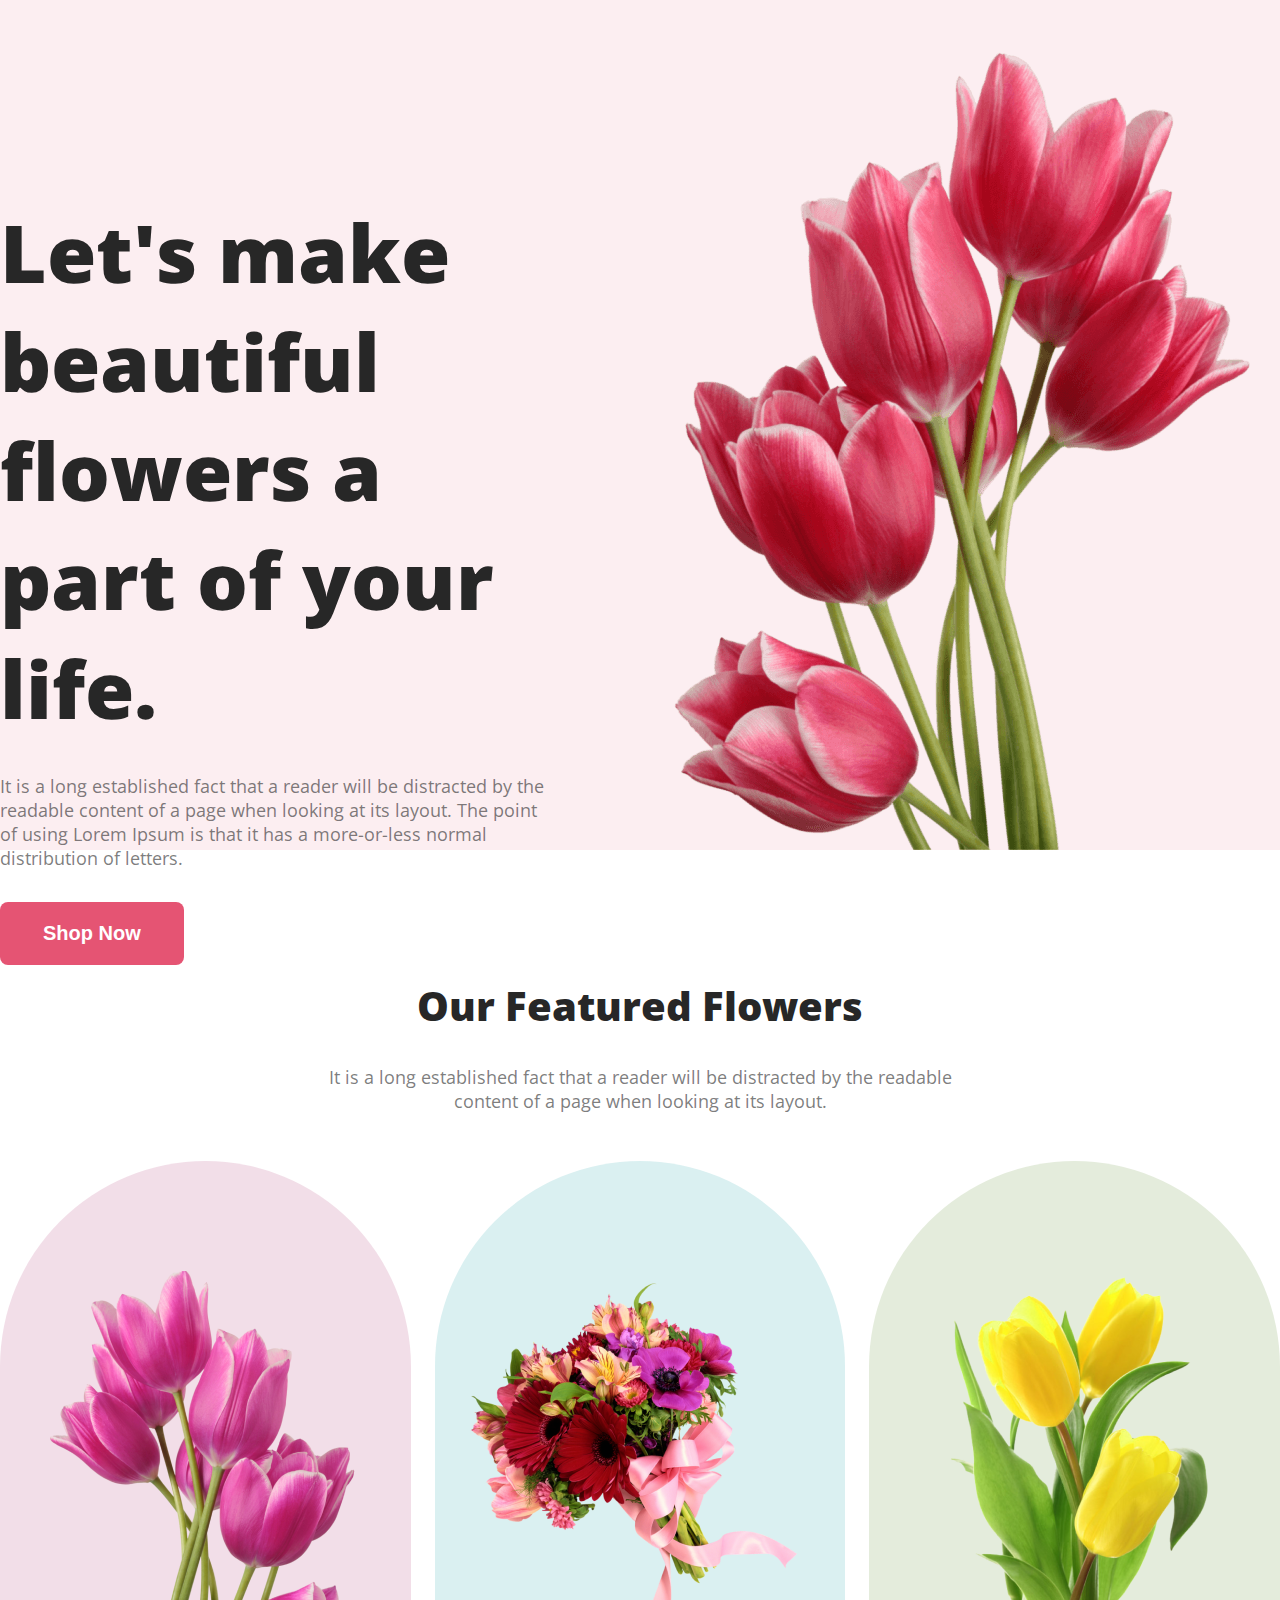
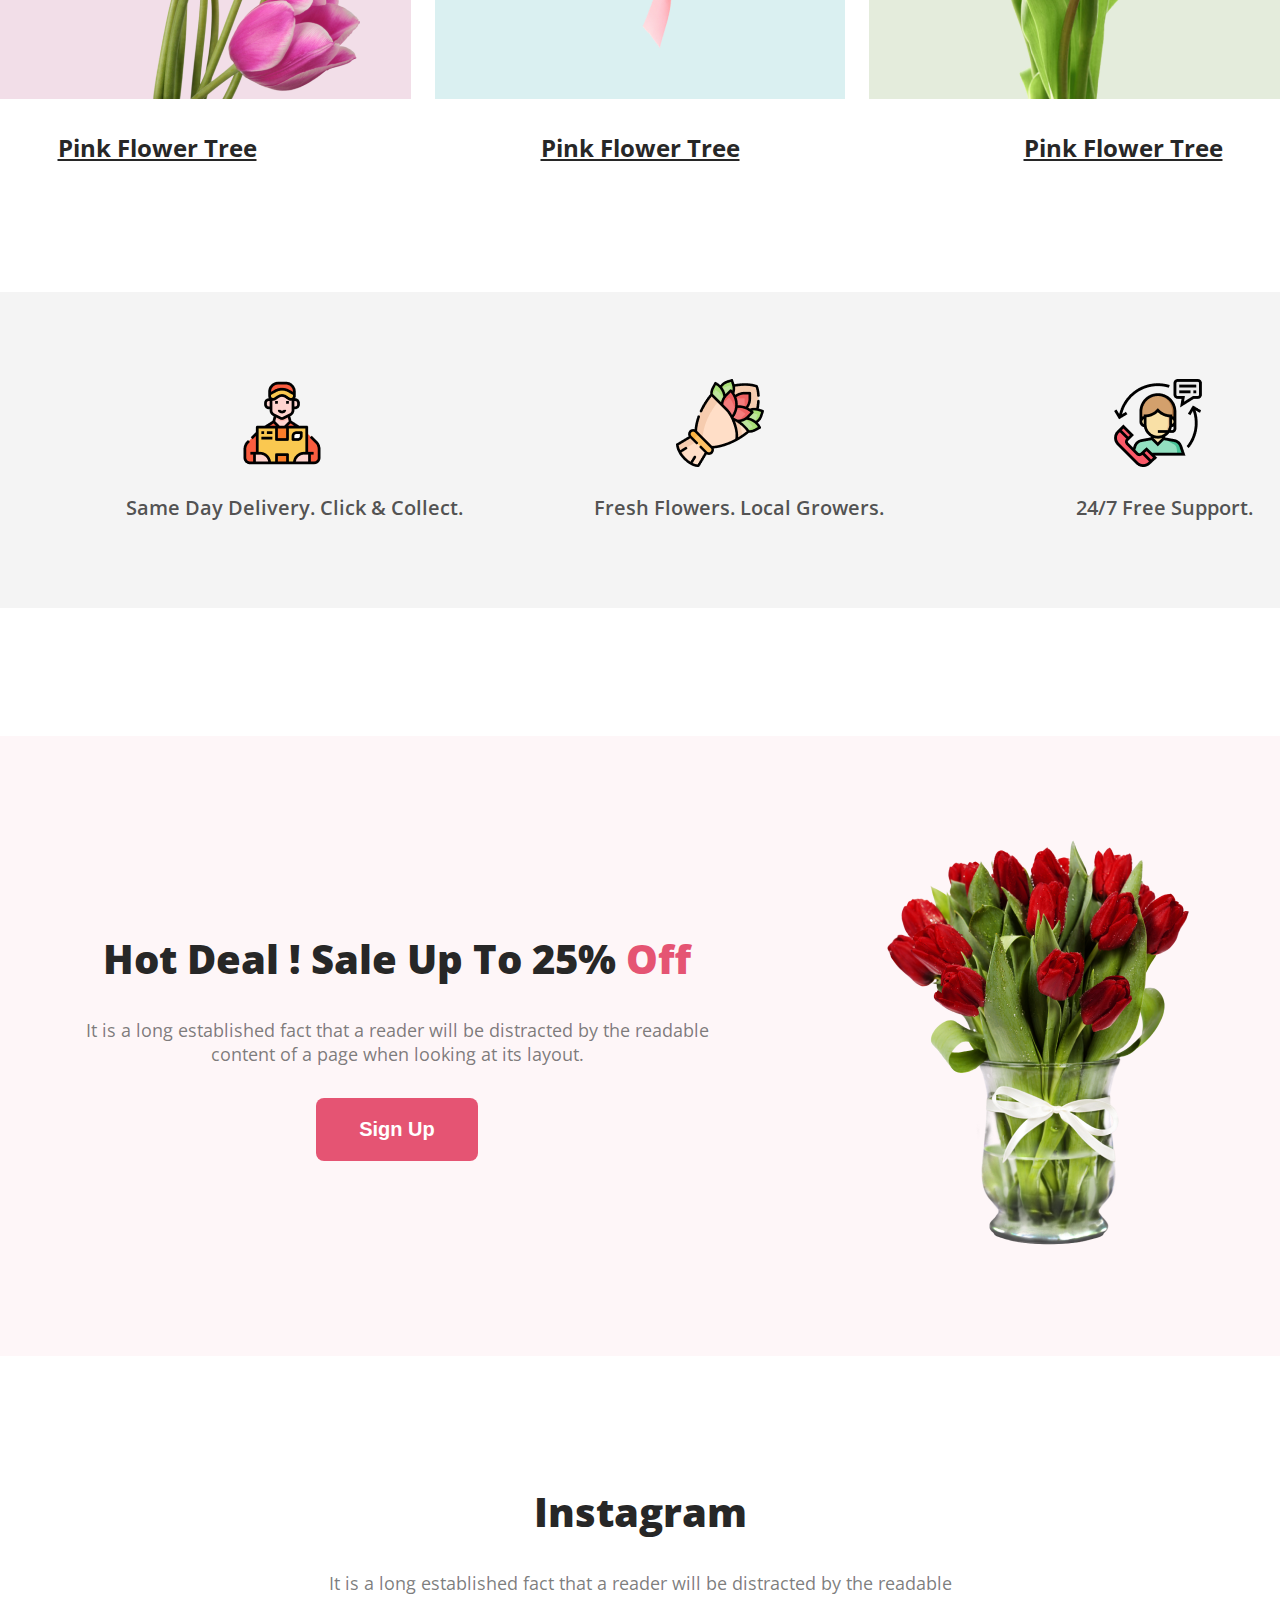
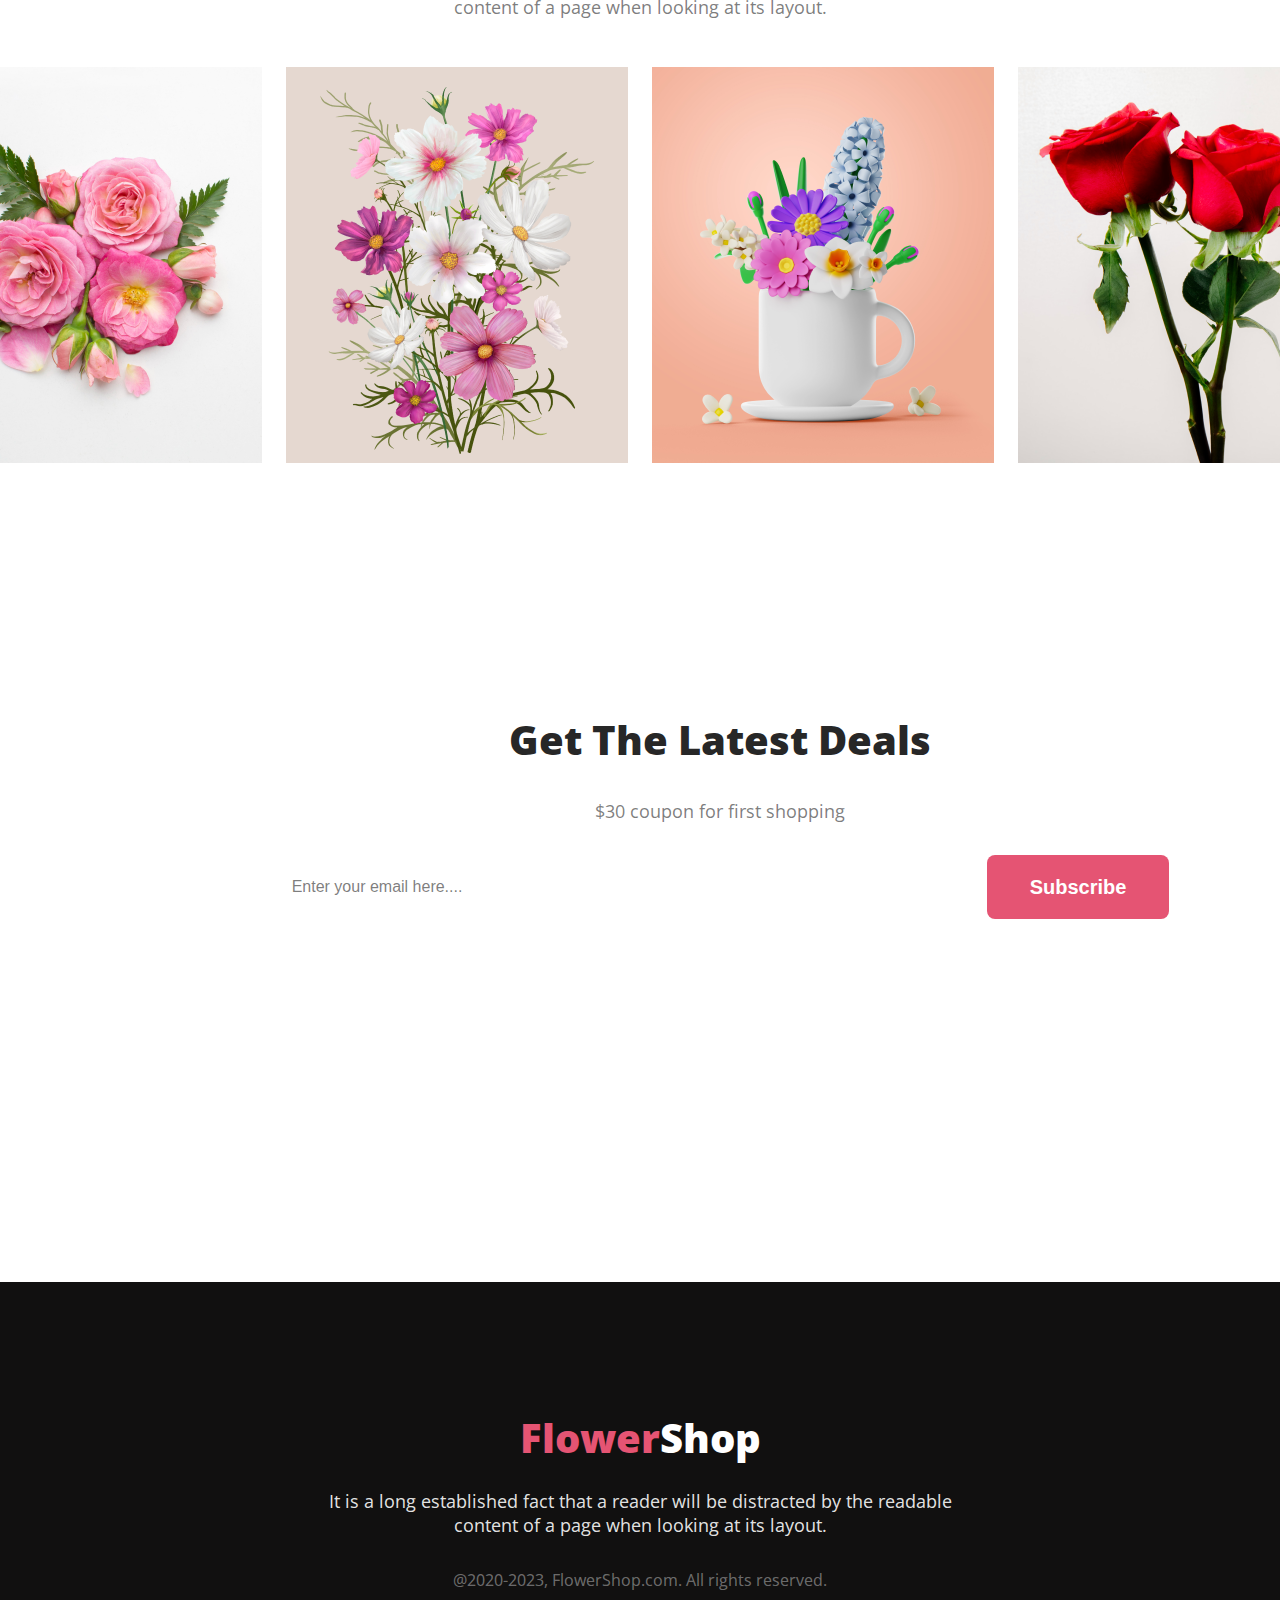
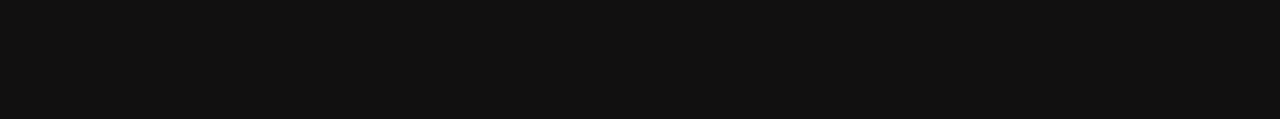
==== index.html @ fc279d83 "error fix 2" ====
<!DOCTYPE html>
<html lang="en">

<head>
    <meta charset="UTF-8">
    <meta name="viewport" content="width=device-width, initial-scale=1.0">
    <title>Flower Shop</title>
    <link rel="preconnect" href="https://fonts.googleapis.com">
    <link rel="preconnect" href="https://fonts.gstatic.com" crossorigin>
    <link
        href="https://fonts.googleapis.com/css2?family=Open+Sans:ital,wght@0,300;0,400;0,500;0,600;0,700;0,800;1,300;1,400;1,500;1,600;1,700;1,800&display=swap"
        rel="stylesheet">
    <link rel="stylesheet" href="styles/flowershop.css">
</head>

<body>
    <header>
        <div class="banner">
            <div class="banner-info">
                <h1 class="banner-title">Let's make<br> beautiful flowers a<br> part of your life.</h1>
                <p class="banner-text dark-text">It is a long established fact that a reader will be distracted by the
                    readable content of a page when looking at its layout. The point of using Lorem Ipsum is that it has
                    a more-or-less normal distribution of letters.</p>
                <button class="btn">Shop Now</button>
            </div>
            <div class="banner-img">
                <img src="images/pngwing 10.png" alt="">
            </div>
        </div>
    </header>
    <main>
        <section class="featured">
            <h5>Our Featured Flowers</h5>
            <p class="dark-text">It is a long established fact that a reader will be distracted by the readable content
                of a page when looking at its layout.</p>
            <div class="featured-images">
                <div class="flower-section1">
                    <img id="flower1" src="images/pngwing 6.png" alt="pink flower image">
                </div>
                <div class="flower-section2">
                    <img id="flower2" src="images/pngwing 5.png" alt="flower bouquet image">
                </div>
                <div class="flower-section3">
                    <img id="flower3" src="images/pngwing 7.png" alt="yellow flower image">
                </div>
            </div>
            <div class="featured-img-txt">
                <p>Pink Flower Tree</p>
                <p>Pink Flower Tree</p>
                <p>Pink Flower Tree</p>
            </div>
        </section>
        <section class="services">
            <div class="icons">
                <img src="images/Group 57.png" alt="">
                <img src="images/Group 58.png" alt="">
                <img src="images/Group 59.png" alt="">
            </div>
            <div class="services-txt">
                <p>Same Day Delivery. Click & Collect.</p>
                <p>Fresh Flowers. Local Growers.</p>
                <p>24/7 Free Support.</p>
            </div>
        </section>
        <section class="deal">
            <div class="deal-info">
                <h5>Hot Deal ! Sale Up To 25% <span class="off">Off</span></h5>
                <p class="dark-text">It is a long established fact that a reader will be distracted by the readable content of a page when looking at its layout.</p>
                <button class="btn">Sign Up</button>
            </div>
            <div class="deal-img">
                <img src="images/pngwing 8.png" alt="">
            </div>
        </section>
        <section class="instagram">
            <h5>Instagram</h5>
            <p class="dark-text">It is a long established fact that a reader will be distracted by the readable content of a page when looking at its layout.</p>
            <div class="instagram-images">
                <img src="images/Flower 01.png" alt="">
                <img src="images/Rectangle 4.png" alt="">
                <img src="images/Rectangle 5.png" alt="">
                <img src="images/Rectangle 6.png" alt="">
            </div>
        </section>
        <section class="subscribe">
            <h5>Get The Latest Deals</h5>
            <p class="dark-text">$30 coupon for first shopping</p>
            <div class="subscribe-email">
                <input placeholder="Enter your email here...." type="email">
                <button class="btn" type="submit">Subscribe</button>
            </div>
        </section>
        <footer>
            <h5><span class="footer-title">Flower</span>Shop</h5>
            <p class="footer-text">It is a long established fact that a reader will be distracted by the readable content of a page when looking at its layout.</p>
            <p class="copyright">@2020-2023, FlowerShop.com. All rights reserved.</p>
        </footer>
    </main>
</body>

</html>
---- styles/flowershop.css ----
* {
    margin: 0%;
    border: 0%;
    padding: 0%;
}

body {
    font-family: 'Open Sans', sans-serif;
}

.dark-text {
    margin-top: 32px;
    color: rgba(39, 39, 39, 0.60);
    font-size: 18px;
    font-weight: 400;
    max-width: 634px;
    text-align: center;
    margin: 32px auto 0px auto;
}

/* banner styles */

.banner {
    background: rgba(229, 84, 115, 0.10);
    height: 850px;
    display: flex;
    justify-content: center;
    gap: 97px;
}

.banner-title {
    color: #272727;
    font-size: 80px;
    font-weight: 800;
    max-width: 790px;
    margin-top: 197px;
}

.banner-text {
    text-align: left;
    margin: 32px 0px 0px 0px;
}

.btn {
    margin-top: 32px;
    border-radius: 8px;
    background: #E55473;
    padding: 20px 43px;
    color: #FFF;
    font-size: 20px;
    font-weight: 700;
    border: 0px;
}

.banner-img {
    margin-top: 50px;
}

section {
    margin-top: 128px;
}

body h5 {
    color: #272727;
    text-align: center;
    font-size: 40px;
    font-weight: 800;
}


/* section styles */

/* featured styles*/

.featured-images {
    display: flex;
    gap: 24px;
    justify-content: center;
    margin-top: 48px;
}

.flower-section1 {
    background-color: #A7216226;
    border-radius: 300px 300px 0px 0px;
    height: 538px;
    width: 464px;
    display: flex;
    align-items: end;
    justify-content: center;
}

.flower-section2 {
    background-color: #0597A026;
    border-radius: 300px 300px 0px 0px;
    height: 538px;
    width: 464px;
    display: flex;
    align-items: end;
    justify-content: center;
}

#flower2 {
    margin-bottom: 51px;
}

.flower-section3 {
    background-color: #477D1126;
    border-radius: 300px 300px 0px 0px;
    height: 538px;
    width: 464px;
    display: flex;
    align-items: end;
    justify-content: center;
}

.featured-img-txt {
    display: flex;
    justify-content: center;
    margin: 32px 400px 0px 400px;
    color: #272727;
    font-size: 24px;
    font-weight: 700;
    text-decoration-line: underline;
}

.featured-img-txt>p {
    padding: 0px 142px;
    flex: none;
}

/* services styles */

.services {
    margin: 0px auto;
    background-color: #2727270D;
    padding: 87px 0px;
    width: 1440px;
    margin-top: 128px;
}

.icons {
    display: flex;
    justify-content: center;
}

.icons>img {
    margin: 0px 175px;
}

.services-txt {
    margin-top: 27px;
    display: flex;
    justify-content: space-evenly;
    color: rgba(39, 39, 39, 0.80);
    font-size: 20px;
    font-weight: 600;
}

.services-txt>p {
    min-width: 300px;
    text-align: center;
}

/* deal styles */

.deal {
    background-color: #E554730D;
    height: 620px;
    display: flex;
    justify-content: center;
    align-items: center;
    gap: 168px;
}

.deal-info {
    text-align: center;

}

.off {
    color: #E55473;
}

/* instagram styles */

.instagram-images {
    display: flex;
    gap: 24px;
    justify-content: center;
    margin-top: 48px;
}

/* subscribe styles */

.subscribe {
    background-image: url("../FlowerAsset/Rectangle\ 9.png");
    background-repeat: no-repeat;
    height: 449px;
    width: 1440px;
    margin: 0px auto;
    margin-top: 128px;
    padding: 121px 0px;
}

.subscribe-email {
    display: flex;
    justify-content: center;
}

.subscribe-email>input {
    margin-top: 32px;
    width: 700px;
    height: 64px;
    border-radius: 8px;
    background: #FFF;
    margin-right: 16px;
    border: 0px;
}

::placeholder {
    color: rgba(39, 39, 39, 0.60);
    font-size: 16px;
    font-weight: 400;
    padding-left: 21px;
}

/* footer styles */

footer {
    background: #111010;
    padding: 128px;
    margin: 0px auto;
}

.footer-title {
    color: #E55473;
}

footer>h5 {
    color: #FFFFFF;
}

.footer-text {

    color: #FFFFFFE5;
    margin: 24px auto 0px auto;

    max-width: 625px;
    text-align: center;
    font-size: 18px;
    font-weight: 400;
}

.copyright {
    margin-top: 32px;
    color: rgba(255, 255, 255, 0.40);
    text-align: center;
    font-size: 16px;
    font-weight: 400;
}
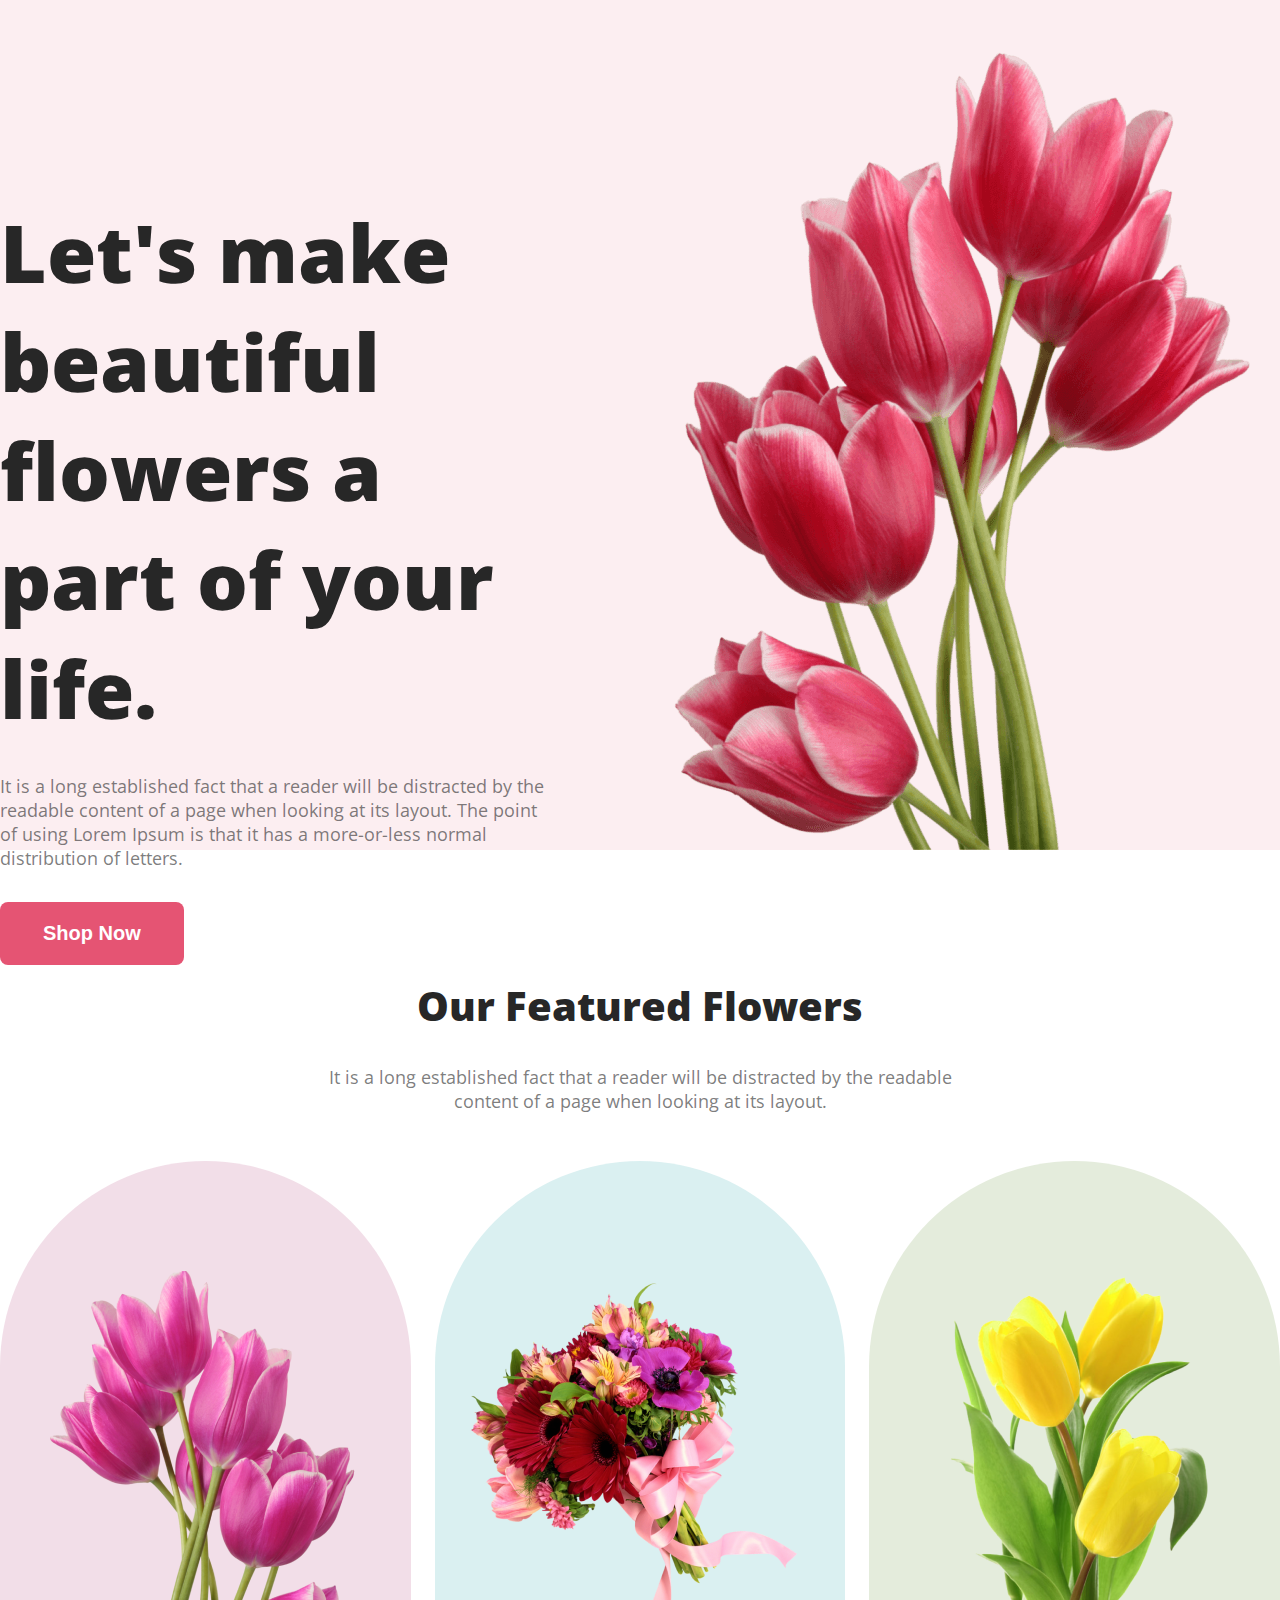
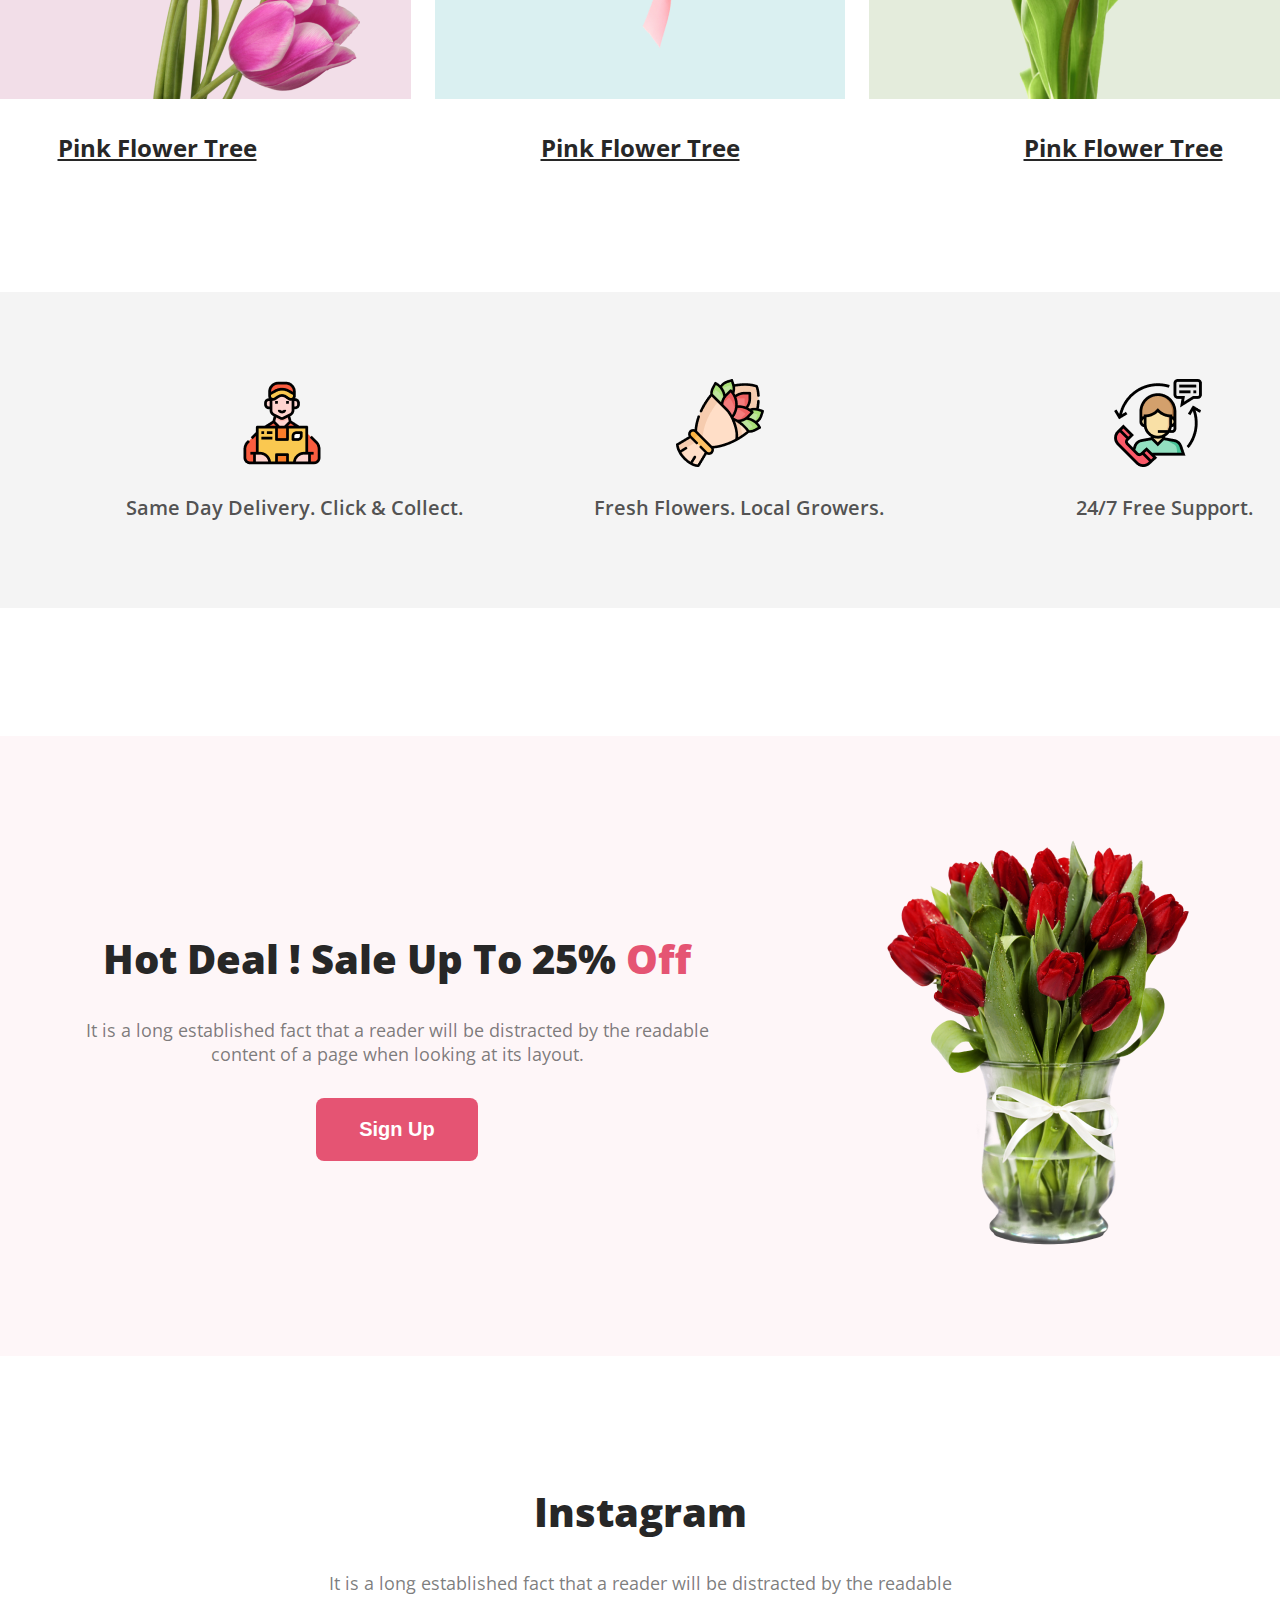
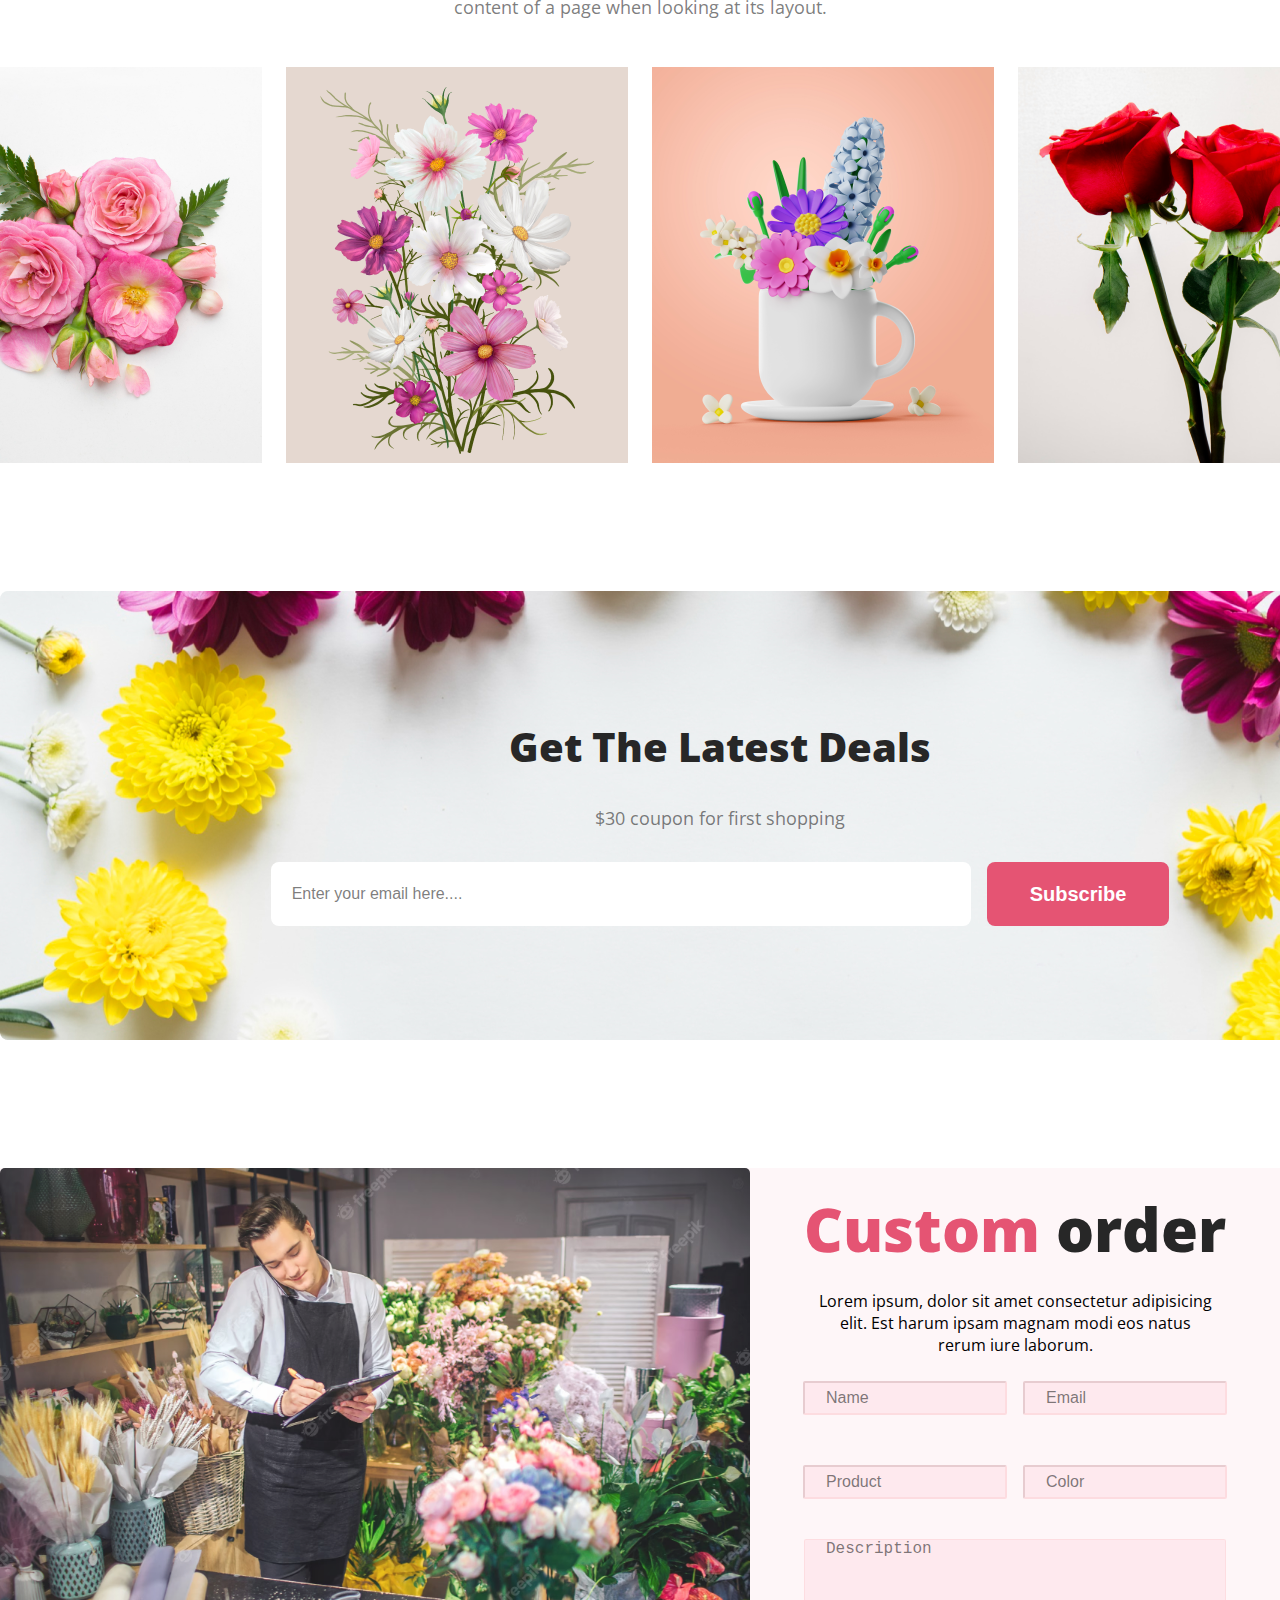
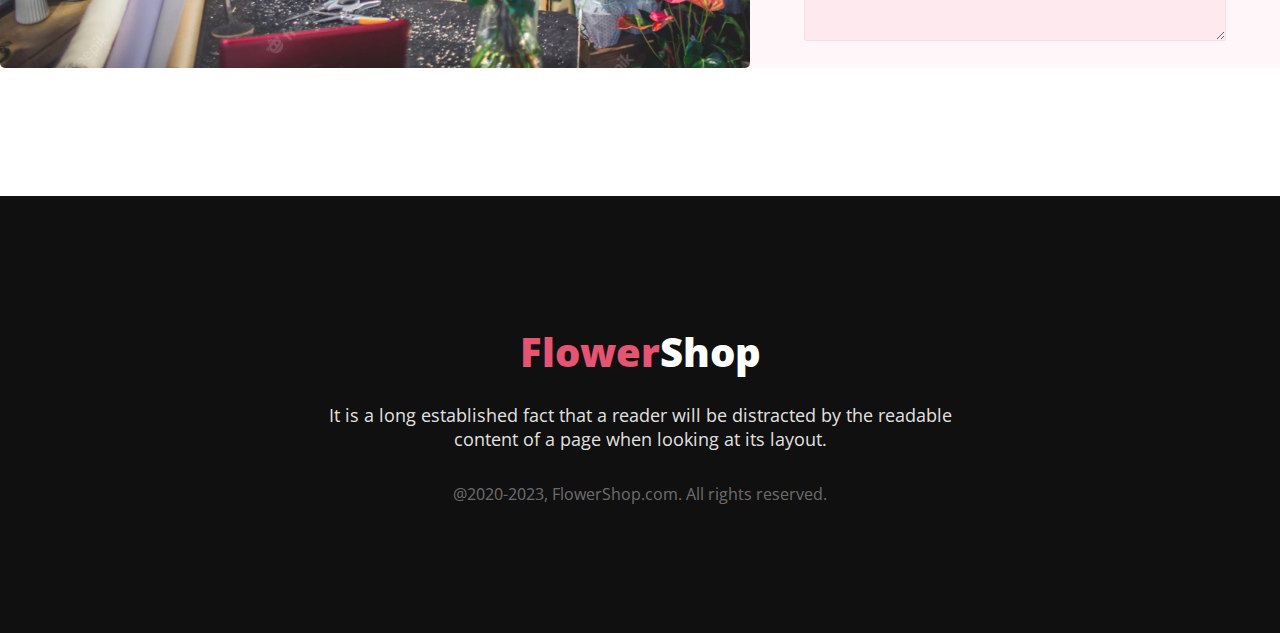
==== commit 10553adf: "bonus section added" ====
--- a/index.html
+++ b/index.html
@@ -90,6 +90,23 @@
                 <button class="btn" type="submit">Subscribe</button>
             </div>
         </section>
+        <section class="order">
+            <div class="order-image">
+            </div>
+            <div class="form">
+                <h6>Custom <span>order</span></h6>
+                <p>Lorem ipsum, dolor sit amet consectetur adipisicing elit. Est harum ipsam magnam modi eos natus rerum iure laborum.
+                </p>
+                <input placeholder="Name" type="tel" name="" id="">
+                <input placeholder="Email" type="email" name="" id="">
+                <br>
+                <input placeholder="Product" type="text" name="" id="">
+                <input placeholder="Color" type="text" name="" id="">
+                <br>
+                <textarea placeholder="Description" name="" id="" cols="30" rows="10"></textarea>
+            </div>
+            
+        </section>
         <footer>
             <h5><span class="footer-title">Flower</span>Shop</h5>
             <p class="footer-text">It is a long established fact that a reader will be distracted by the readable content of a page when looking at its layout.</p>
--- a/styles/flowershop.css
+++ b/styles/flowershop.css
@@ -58,7 +58,9 @@
 
 section {
     margin-top: 128px;
-}
+    
+}
+
 
 body h5 {
     color: #272727;
@@ -193,18 +195,21 @@
 /* subscribe styles */
 
 .subscribe {
-    background-image: url("../FlowerAsset/Rectangle\ 9.png");
+    background-image: url("../images/Rectangle\ 9.png");
     background-repeat: no-repeat;
     height: 449px;
     width: 1440px;
     margin: 0px auto;
     margin-top: 128px;
-    padding: 121px 0px;
 }
 
 .subscribe-email {
     display: flex;
     justify-content: center;
+}
+
+.subscribe>h5{
+    padding-top: 128px;
 }
 
 .subscribe-email>input {
@@ -224,12 +229,70 @@
     padding-left: 21px;
 }
 
+/* order styles */
+.order{
+    height: 500px;
+    background-color: #E554730D;
+    display: flex;
+    justify-content: center;
+}
+.order-image{
+    border-radius: 5px;
+    background-color: #111010;
+    min-height: 500px;
+    min-width: 750px;
+    background-repeat: no-repeat;
+    background-size: contain;
+    background-image: url("../images/flower-shop=man.avif");
+    opacity: .9;
+    
+    
+}
+.form{
+    text-align: center;
+    /* background-color: #E55473; */
+    height: 500px;
+    width: 690px;
+}
+.form>p{
+    margin: 0px auto;
+    max-width: 400px;
+}
+.form>h6{
+    margin-top: 20px;
+    margin-bottom: 20px;
+    color: #E55473;
+font-size: 60px;
+font-weight: 800;
+
+}
+.form>input{
+border-radius: 2px;
+border-color: #fdb8b842;
+background-color: #ff00370d;
+    margin: 25px 6px;
+    width: 200px;
+    height: 30px;
+    
+}
+.form>textarea{
+    border-radius: 2px;
+border-color: #fdb8b842;
+background-color: #ff00370d;
+    margin: 15px 6px;
+    width: 420px;
+    height: 100px;
+}
+.order span{
+    color: #272727;
+}
+
 /* footer styles */
 
 footer {
     background: #111010;
     padding: 128px;
-    margin: 0px auto;
+    margin: 128px auto 0px auto;
 }
 
 .footer-title {
@@ -244,7 +307,6 @@
 
     color: #FFFFFFE5;
     margin: 24px auto 0px auto;
-
     max-width: 625px;
     text-align: center;
     font-size: 18px;
@@ -257,4 +319,5 @@
     text-align: center;
     font-size: 16px;
     font-weight: 400;
-}+}
+
